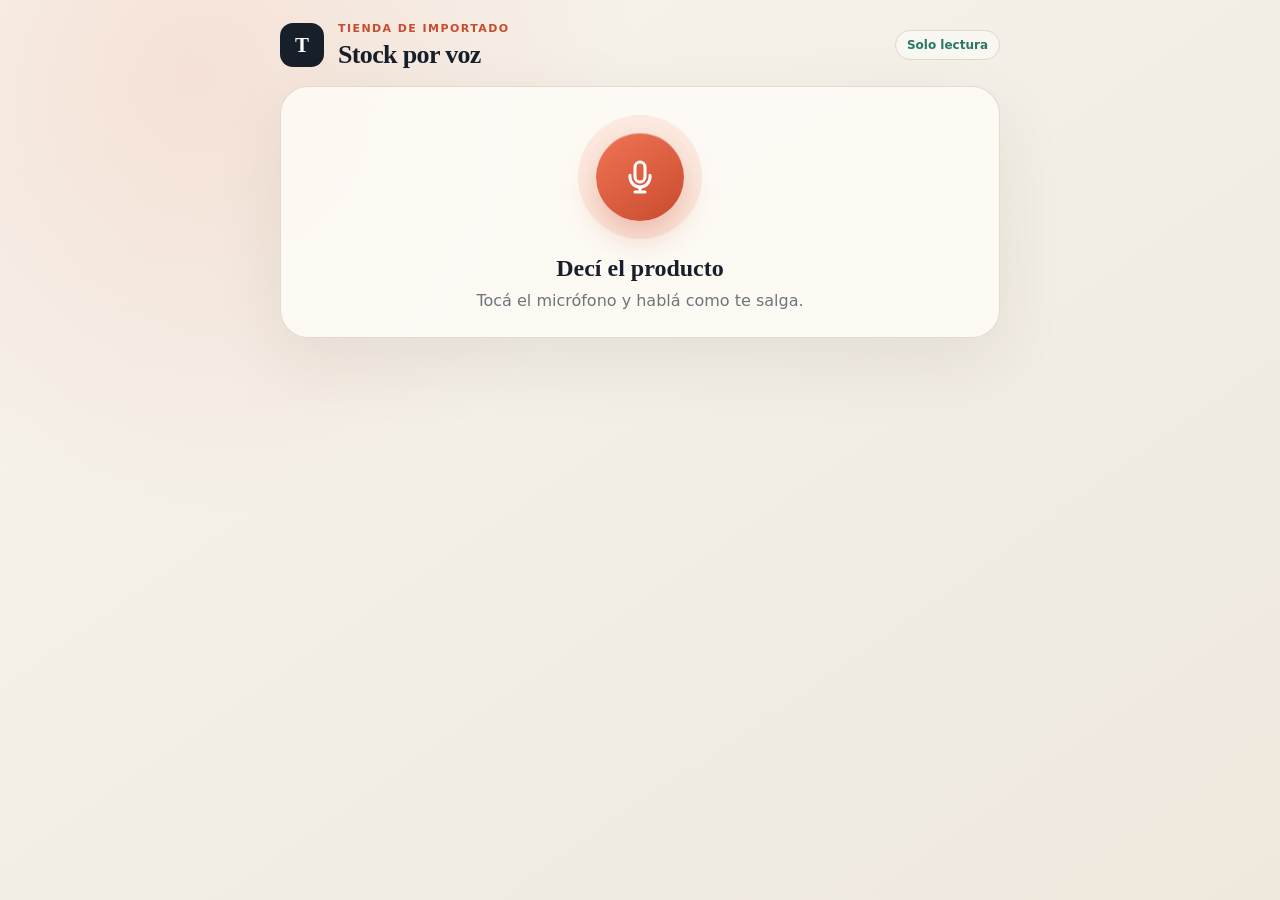
==== index.html @ 8f2d25c8 "Crear interfaz móvil de reconocimiento por voz" ====
<!doctype html>
<html lang="es-AR">
  <head>
    <meta charset="utf-8" />
    <meta name="viewport" content="width=device-width, initial-scale=1" />
    <meta name="theme-color" content="#17202a" />
    <meta name="api-base" content="https://tienda-importado-api.onrender.com" />
    <title>Stock por voz</title>
    <link rel="stylesheet" href="styles.css" />
  </head>
  <body>
    <main class="shell">
      <header class="brand">
        <span class="brand-mark" aria-hidden="true">T</span>
        <div>
          <p class="eyebrow">TIENDA DE IMPORTADO</p>
          <h1>Stock por voz</h1>
        </div>
        <span class="read-only">Solo lectura</span>
      </header>

      <section class="voice-panel" aria-labelledby="voice-title">
        <div class="halo" id="halo">
          <button id="micButton" class="mic-button" type="button" aria-label="Empezar a hablar">
            <svg viewBox="0 0 24 24" aria-hidden="true">
              <path d="M12 15a3 3 0 0 0 3-3V6a3 3 0 1 0-6 0v6a3 3 0 0 0 3 3Z" />
              <path d="M18 11v1a6 6 0 0 1-12 0v-1M12 18v3M9 21h6" />
            </svg>
          </button>
        </div>
        <h2 id="voice-title">Decí el producto</h2>
        <p id="statusText" class="status" aria-live="polite">
          Tocá el micrófono y hablá como te salga.
        </p>
      </section>

      <section id="candidates" class="candidates-card" hidden aria-live="polite">
        <div class="candidates-heading">
          <div>
            <p class="eyebrow">ENCONTRÉ VARIAS OPCIONES</p>
            <h2 id="candidatesTitle">Decime cuál es</h2>
          </div>
          <span id="candidateCount" class="candidate-count">0</span>
        </div>
        <p id="candidatesHint" class="candidates-hint">Te sigo escuchando.</p>
        <p id="candidateQuantity" class="recognized-quantity" hidden></p>
        <div id="candidateList" class="candidate-list"></div>
        <button id="newSearchButton" class="new-search" type="button">Empezar otra búsqueda</button>
      </section>

      <section id="result" class="result-card" hidden aria-live="polite">
        <div class="result-heading">
          <div>
            <p class="eyebrow" id="resultEyebrow">PRODUCTO RECONOCIDO</p>
            <h2 id="productName">—</h2>
          </div>
          <span class="check" id="resultCheck" aria-hidden="true">✓</span>
        </div>
        <dl class="product-grid">
          <div><dt>Marca</dt><dd id="brandValue">—</dd></div>
          <div><dt>Modelo</dt><dd id="modelValue">—</dd></div>
          <div><dt>Cantidad reconocida</dt><dd id="quantityValue">—</dd></div>
          <div><dt>Stock actual</dt><dd id="stockValue">—</dd></div>
          <div><dt>Precio</dt><dd id="priceValue">—</dd></div>
        </dl>
        <p id="heardText" class="heard"></p>
        <p class="safe-note">Prueba visual: el stock no fue modificado.</p>
      </section>

      <section id="emptyResult" class="empty-card" hidden aria-live="polite">
        <span aria-hidden="true">?</span>
        <div>
          <h2>No encontré un producto seguro</h2>
          <p id="emptyText">Probá describirlo de otra manera.</p>
        </div>
      </section>
    </main>
    <script src="app.js" defer></script>
  </body>
</html>
---- styles.css ----
:root {
  color-scheme: light;
  --ink: #17202a;
  --muted: #6e747c;
  --paper: #f5f1e9;
  --card: #fffdf8;
  --accent: #e86545;
  --accent-dark: #c94b2e;
  --green: #287864;
  --line: #ded8cd;
}

* { box-sizing: border-box; }
[hidden] { display: none !important; }

body {
  margin: 0;
  min-height: 100vh;
  color: var(--ink);
  background:
    radial-gradient(circle at 15% 8%, rgba(232, 101, 69, .13), transparent 28rem),
    linear-gradient(145deg, #f8f5ee 0%, #eee8dd 100%);
  font-family: Inter, ui-sans-serif, system-ui, -apple-system, BlinkMacSystemFont, "Segoe UI", sans-serif;
}

button { font: inherit; }

.shell {
  width: min(720px, calc(100% - 32px));
  margin: 0 auto;
  padding: 22px 0 38px;
}

.brand {
  display: flex;
  align-items: center;
  gap: 14px;
  margin-bottom: 18px;
}

.brand-mark {
  display: grid;
  place-items: center;
  width: 44px;
  height: 44px;
  border-radius: 13px;
  color: white;
  background: var(--ink);
  font: 700 21px/1 Georgia, serif;
}

.brand h1, .brand p, .result-card h2, .result-card p, .empty-card h2, .empty-card p { margin: 0; }
.brand h1 { font: 600 26px/1.05 Georgia, serif; letter-spacing: -.025em; }
.eyebrow { margin-bottom: 6px !important; color: var(--accent-dark); font-size: 11px; font-weight: 800; letter-spacing: .13em; }
.read-only { margin-left: auto; padding: 7px 11px; border: 1px solid var(--line); border-radius: 99px; color: var(--green); background: rgba(255,255,255,.46); font-size: 12px; font-weight: 750; }

.voice-panel {
  display: flex;
  flex-direction: column;
  align-items: center;
  padding: 28px 22px 24px;
  border: 1px solid rgba(222, 216, 205, .88);
  border-radius: 28px;
  background: rgba(255, 253, 248, .8);
  box-shadow: 0 24px 70px rgba(49, 40, 28, .08);
  backdrop-filter: blur(8px);
}

.halo {
  display: grid;
  place-items: center;
  width: 124px;
  height: 124px;
  margin-bottom: 16px;
  border-radius: 50%;
  background: rgba(232, 101, 69, .11);
  transition: .2s ease;
}

.mic-button {
  display: grid;
  place-items: center;
  width: 88px;
  height: 88px;
  border: 0;
  border-radius: 50%;
  color: white;
  background: linear-gradient(145deg, #ef7455, var(--accent-dark));
  box-shadow: 0 15px 32px rgba(201, 75, 46, .3), inset 0 1px rgba(255,255,255,.35);
  cursor: pointer;
  transition: transform .18s ease, box-shadow .18s ease;
}

.mic-button:hover { transform: translateY(-2px); box-shadow: 0 18px 37px rgba(201, 75, 46, .36); }
.mic-button:focus-visible { outline: 4px solid rgba(23, 32, 42, .25); outline-offset: 5px; }
.mic-button:disabled { cursor: wait; opacity: .72; }
.mic-button svg { width: 40px; fill: none; stroke: currentColor; stroke-linecap: round; stroke-linejoin: round; stroke-width: 1.8; }

.halo.listening { animation: pulse 1.25s infinite ease-out; background: rgba(232, 101, 69, .2); }
.halo.listening .mic-button { transform: scale(.94); }
.halo.processing .mic-button svg { animation: breathe 1s infinite alternate; }

@keyframes pulse {
  0% { box-shadow: 0 0 0 0 rgba(232, 101, 69, .32); }
  100% { box-shadow: 0 0 0 28px rgba(232, 101, 69, 0); }
}
@keyframes breathe { to { opacity: .35; transform: scale(.86); } }

.voice-panel h2 { margin: 0 0 6px; font: 600 24px/1.15 Georgia, serif; }
.status { margin: 0; color: var(--muted); text-align: center; line-height: 1.5; }

.result-card, .empty-card, .candidates-card {
  margin-top: 12px;
  padding: 20px;
  border: 1px solid var(--line);
  border-radius: 22px;
  background: var(--card);
  box-shadow: 0 14px 38px rgba(49, 40, 28, .07);
  animation: enter .3s ease-out both;
}

@keyframes enter { from { opacity: 0; transform: translateY(9px); } }
.result-heading { display: flex; justify-content: space-between; gap: 20px; align-items: flex-start; }
.result-heading h2 { font: 600 25px/1.2 Georgia, serif; }
.check { display: grid; flex: 0 0 auto; place-items: center; width: 34px; height: 34px; border-radius: 50%; color: white; background: var(--green); font-weight: 800; }
.product-grid { display: grid; grid-template-columns: 1fr 1fr; gap: 1px; margin: 24px 0 0; overflow: hidden; border: 1px solid var(--line); border-radius: 15px; background: var(--line); }
.product-grid div { min-width: 0; padding: 17px; background: #fbf8f1; }
.product-grid dt { color: var(--muted); font-size: 12px; }
.product-grid dd { margin: 5px 0 0; overflow-wrap: anywhere; font-weight: 760; }
.heard { margin-top: 18px !important; color: var(--muted); font-size: 13px; }
.safe-note { margin-top: 9px !important; color: var(--green); font-size: 12px; font-weight: 700; }
.empty-card { display: flex; gap: 15px; align-items: center; }
.empty-card > span { display: grid; flex: 0 0 auto; place-items: center; width: 40px; height: 40px; border-radius: 50%; color: #8a671d; background: #f3dfaa; font-weight: 800; }
.empty-card h2 { margin-bottom: 4px; font: 600 20px/1.2 Georgia, serif; }
.empty-card p { color: var(--muted); font-size: 14px; }

.candidates-heading { display: flex; align-items: flex-start; justify-content: space-between; gap: 18px; }
.candidates-heading h2 { margin: 0; font: 600 24px/1.2 Georgia, serif; }
.candidate-count { display: grid; flex: 0 0 auto; place-items: center; min-width: 36px; height: 36px; padding: 0 10px; border-radius: 99px; color: white; background: var(--accent); font-weight: 800; }
.candidates-hint { margin: 10px 0 18px; color: var(--muted); line-height: 1.45; }
.candidate-list { display: grid; gap: 9px; }
.candidate-option { display: grid; grid-template-columns: minmax(0, 1fr) auto; gap: 8px 16px; width: 100%; padding: 15px 16px; border: 1px solid var(--line); border-radius: 14px; color: var(--ink); background: #fbf8f1; text-align: left; cursor: pointer; transition: border-color .15s ease, transform .15s ease, background .15s ease; }
.candidate-option:hover { transform: translateY(-1px); border-color: #c8a99e; background: #fffaf2; }
.candidate-option:focus-visible { outline: 3px solid rgba(232, 101, 69, .25); outline-offset: 2px; }
.candidate-name { overflow-wrap: anywhere; font-weight: 760; }
.candidate-meta { grid-column: 1; color: var(--muted); font-size: 12px; }
.candidate-price { grid-column: 2; grid-row: 1 / span 2; align-self: center; white-space: nowrap; color: var(--green); font-weight: 780; }
.new-search { margin-top: 16px; padding: 9px 0; border: 0; color: var(--accent-dark); background: transparent; cursor: pointer; font-weight: 750; }
.recognized-quantity { margin: -8px 0 14px; color: var(--green); font-size: 13px; font-weight: 800; }

@media (max-width: 520px) {
  .shell { width: min(100% - 18px, 720px); padding: 10px 0 20px; }
  .brand { margin-bottom: 10px; }
  .brand h1 { font-size: 22px; }
  .brand .eyebrow { display: none; }
  .read-only { padding: 6px 8px; font-size: 11px; }
  .voice-panel { padding: 18px 14px 16px; border-radius: 20px; }
  .halo { width: 104px; height: 104px; margin-bottom: 10px; }
  .mic-button { width: 74px; height: 74px; }
  .mic-button svg { width: 32px; }
  .voice-panel h2 { font-size: 21px; }
  .status { font-size: 13px; }
  .result-card, .empty-card, .candidates-card { padding: 16px; }
  .product-grid { margin-top: 14px; }
  .product-grid div { padding: 12px; }
  .product-grid { grid-template-columns: 1fr; }
  .candidate-option { grid-template-columns: 1fr; }
  .candidate-price { grid-column: 1; grid-row: auto; }
}

@media (prefers-reduced-motion: reduce) {
  *, *::before, *::after { animation-duration: .01ms !important; animation-iteration-count: 1 !important; transition-duration: .01ms !important; }
}
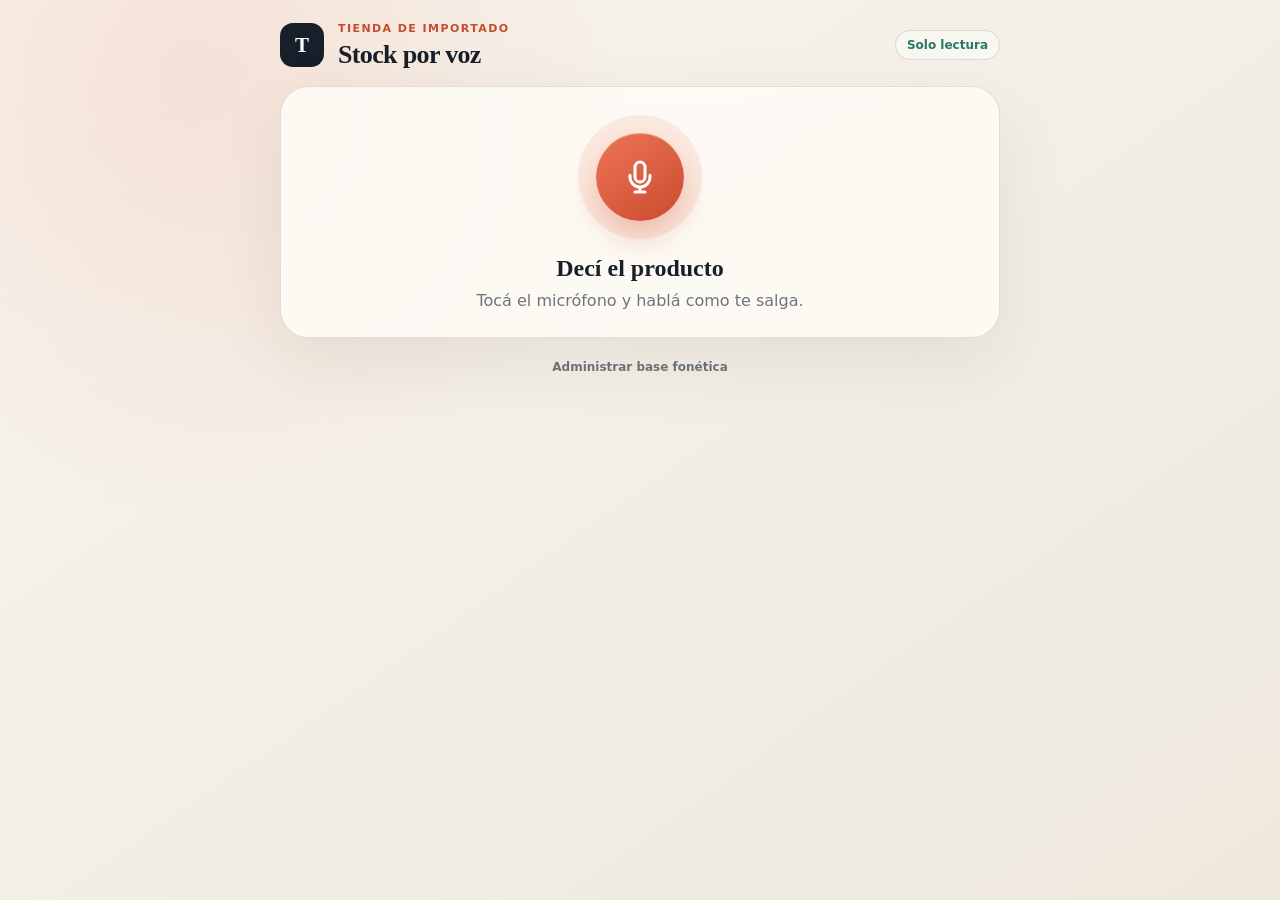
==== commit 43e0f4cf: "Agregar administracion de fonetica por Excel" ====
--- a/index.html
+++ b/index.html
@@ -74,8 +74,10 @@
           <p id="emptyText">Probá describirlo de otra manera.</p>
         </div>
       </section>
+      <footer class="app-footer">
+        <a href="fonetica.html">Administrar base fonética</a>
+      </footer>
     </main>
     <script src="app.js" defer></script>
   </body>
 </html>
-
--- a/styles.css
+++ b/styles.css
@@ -24,6 +24,7 @@
 }
 
 button { font: inherit; }
+a { color: inherit; }
 
 .shell {
   width: min(720px, calc(100% - 32px));
@@ -147,6 +148,23 @@
 .candidate-price { grid-column: 2; grid-row: 1 / span 2; align-self: center; white-space: nowrap; color: var(--green); font-weight: 780; }
 .new-search { margin-top: 16px; padding: 9px 0; border: 0; color: var(--accent-dark); background: transparent; cursor: pointer; font-weight: 750; }
 .recognized-quantity { margin: -8px 0 14px; color: var(--green); font-size: 13px; font-weight: 800; }
+.app-footer { padding: 18px 0 0; text-align: center; }
+.app-footer a, .back-link { color: var(--muted); font-size: 12px; font-weight: 700; text-decoration: none; }
+.app-footer a:hover, .back-link:hover { color: var(--accent-dark); }
+.back-link { margin-left: auto; }
+.phonetic-shell { max-width: 620px; }
+.phonetic-card { margin-top: 14px; padding: 22px; border: 1px solid var(--line); border-radius: 20px; background: var(--card); box-shadow: 0 14px 38px rgba(49, 40, 28, .07); }
+.phonetic-card h2 { margin: 0 0 8px; font: 600 23px/1.2 Georgia, serif; }
+.phonetic-card > p:not(.eyebrow):not(.upload-status) { margin: 0 0 18px; color: var(--muted); line-height: 1.5; }
+.primary-action { display: inline-flex; justify-content: center; width: 100%; padding: 12px 16px; border: 0; border-radius: 12px; color: white; background: var(--accent-dark); cursor: pointer; font-weight: 800; text-decoration: none; }
+.primary-action:disabled { opacity: .6; cursor: wait; }
+.field-label { display: block; margin: 14px 0 6px; color: var(--muted); font-size: 12px; font-weight: 750; }
+.text-field { width: 100%; padding: 12px; border: 1px solid var(--line); border-radius: 11px; color: var(--ink); background: white; font: inherit; }
+.file-field { display: block; margin: 12px 0; padding: 14px; border: 1px dashed #c8a99e; border-radius: 12px; color: var(--accent-dark); background: #fffaf2; cursor: pointer; font-weight: 750; text-align: center; }
+.file-field input { display: block; width: 100%; margin-top: 9px; color: var(--muted); font-size: 12px; }
+.upload-status { min-height: 20px; margin: 12px 0 0; color: var(--muted); font-size: 13px; }
+.upload-status[data-state="ok"] { color: var(--green); font-weight: 750; }
+.upload-status[data-state="error"] { color: var(--accent-dark); font-weight: 750; }
 
 @media (max-width: 520px) {
   .shell { width: min(100% - 18px, 720px); padding: 10px 0 20px; }
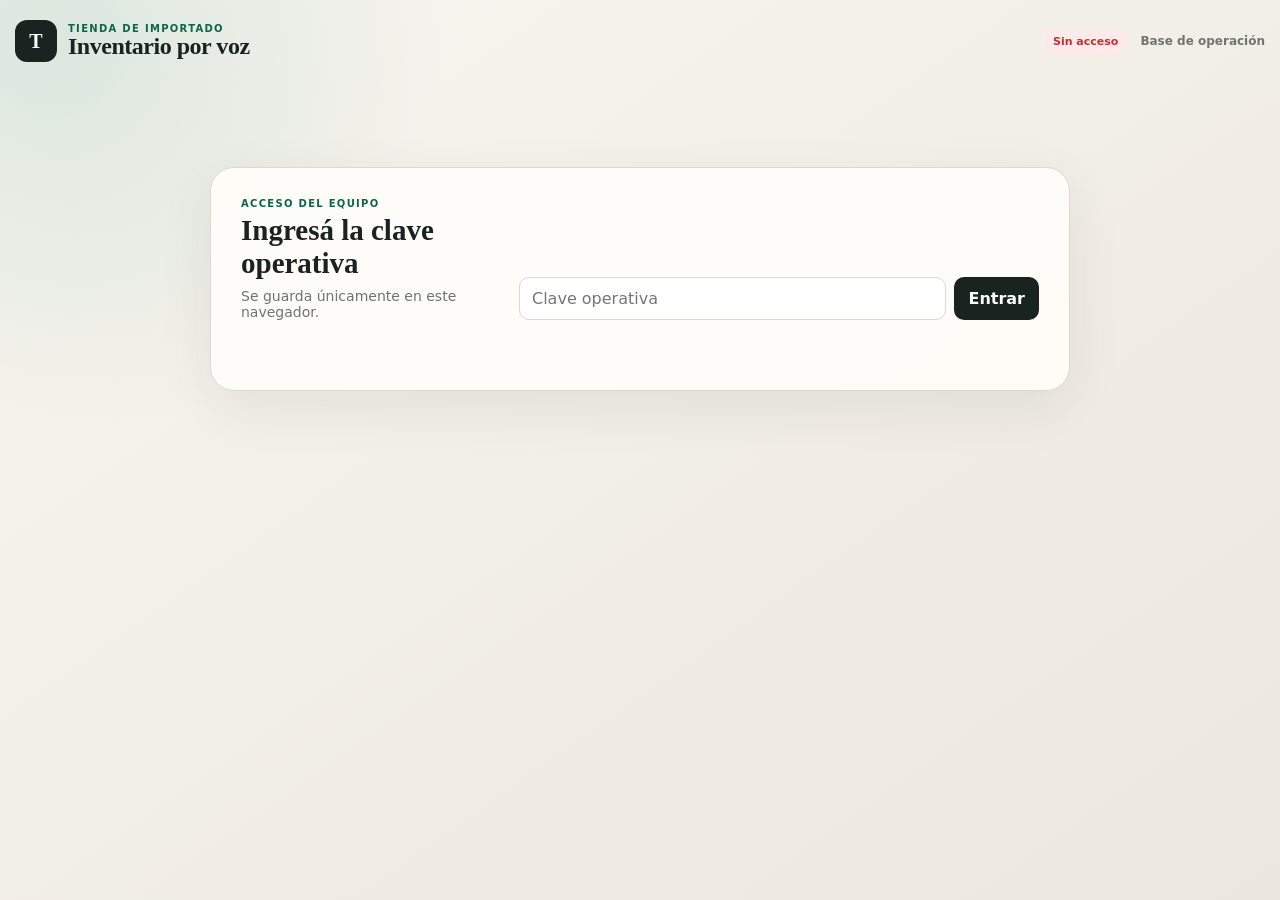
==== commit 38a24d94: "Agregar escritorio y flujo productivo de stock" ====
--- a/index.html
+++ b/index.html
@@ -3,80 +3,138 @@
   <head>
     <meta charset="utf-8" />
     <meta name="viewport" content="width=device-width, initial-scale=1" />
-    <meta name="theme-color" content="#17202a" />
+    <meta name="theme-color" content="#19231f" />
     <meta name="api-base" content="https://tienda-importado-api.onrender.com" />
-    <title>Stock por voz</title>
+    <title>Inventario por voz · Tienda de Importado</title>
     <link rel="stylesheet" href="styles.css" />
   </head>
   <body>
-    <main class="shell">
-      <header class="brand">
-        <span class="brand-mark" aria-hidden="true">T</span>
-        <div>
-          <p class="eyebrow">TIENDA DE IMPORTADO</p>
-          <h1>Stock por voz</h1>
+    <main class="app-shell">
+      <header class="topbar">
+        <a class="brand" href="index.html" aria-label="Inicio">
+          <span class="brand-mark" aria-hidden="true">T</span>
+          <span>
+            <small>TIENDA DE IMPORTADO</small>
+            <strong>Inventario por voz</strong>
+          </span>
+        </a>
+        <div class="top-actions">
+          <span id="accessBadge" class="access-badge" data-state="locked">Sin acceso</span>
+          <a class="plain-link" href="fonetica.html">Base de operación</a>
         </div>
-        <span class="read-only">Solo lectura</span>
       </header>
 
-      <section class="voice-panel" aria-labelledby="voice-title">
-        <div class="halo" id="halo">
-          <button id="micButton" class="mic-button" type="button" aria-label="Empezar a hablar">
-            <svg viewBox="0 0 24 24" aria-hidden="true">
-              <path d="M12 15a3 3 0 0 0 3-3V6a3 3 0 1 0-6 0v6a3 3 0 0 0 3 3Z" />
-              <path d="M18 11v1a6 6 0 0 1-12 0v-1M12 18v3M9 21h6" />
-            </svg>
-          </button>
+      <section id="accessPanel" class="access-panel" aria-labelledby="accessTitle">
+        <div>
+          <p class="eyebrow">ACCESO DEL EQUIPO</p>
+          <h1 id="accessTitle">Ingresá la clave operativa</h1>
+          <p>Se guarda únicamente en este navegador.</p>
         </div>
-        <h2 id="voice-title">Decí el producto</h2>
-        <p id="statusText" class="status" aria-live="polite">
-          Tocá el micrófono y hablá como te salga.
-        </p>
+        <div class="access-controls">
+          <label class="sr-only" for="operatorToken">Clave operativa</label>
+          <input id="operatorToken" type="password" autocomplete="current-password" placeholder="Clave operativa" />
+          <button id="saveAccess" class="button button-dark" type="button">Entrar</button>
+        </div>
+        <p id="accessStatus" class="inline-status" aria-live="polite"></p>
       </section>
 
-      <section id="candidates" class="candidates-card" hidden aria-live="polite">
-        <div class="candidates-heading">
-          <div>
-            <p class="eyebrow">ENCONTRÉ VARIAS OPCIONES</p>
-            <h2 id="candidatesTitle">Decime cuál es</h2>
+      <section id="workspace" class="workspace" hidden>
+        <section class="card voice-card" aria-labelledby="voiceTitle">
+          <div class="card-heading">
+            <div>
+              <p class="eyebrow">CONTROL POR VOZ</p>
+              <h2 id="voiceTitle">Decime qué hacemos</h2>
+            </div>
+            <span id="voiceState" class="state-dot">Listo</span>
           </div>
-          <span id="candidateCount" class="candidate-count">0</span>
+
+          <div id="halo" class="halo">
+            <button id="micButton" class="mic-button" type="button" aria-label="Empezar a hablar">
+              <svg viewBox="0 0 24 24" aria-hidden="true">
+                <path d="M12 15a3 3 0 0 0 3-3V6a3 3 0 1 0-6 0v6a3 3 0 0 0 3 3Z" />
+                <path d="M18 11v1a6 6 0 0 1-12 0v-1M12 18v3M9 21h6" />
+              </svg>
+            </button>
+          </div>
+          <p id="statusText" class="status" aria-live="polite">Tocá el micrófono y hablá como te salga.</p>
+          <button id="newSearchButton" class="button button-quiet" type="button">Nueva operación</button>
+        </section>
+
+        <div class="center-stack">
+          <section id="operation" class="card operation-card" aria-live="polite">
+            <div id="operationEmpty" class="empty-state">
+              <span aria-hidden="true">→</span>
+              <div>
+                <p class="eyebrow">OPERACIÓN ACTUAL</p>
+                <h2>Esperando indicaciones</h2>
+                <p>Podés decir todo junto o completar producto, cantidad y acción de a partes.</p>
+              </div>
+            </div>
+
+            <div id="operationContent" hidden>
+              <div class="card-heading operation-heading">
+                <div>
+                  <p id="operationEyebrow" class="eyebrow">OPERACIÓN ACTUAL</p>
+                  <h2 id="productName">—</h2>
+                </div>
+                <span id="operationSign" class="operation-sign">…</span>
+              </div>
+              <div class="operation-grid">
+                <div><span>Acción</span><strong id="actionValue">—</strong></div>
+                <div><span>Cantidad</span><strong id="quantityValue">—</strong></div>
+                <div><span>Stock actual</span><strong id="stockValue">—</strong></div>
+                <div><span>Stock resultante</span><strong id="projectedValue">—</strong></div>
+                <div class="wide"><span>Precio</span><strong id="priceValue">—</strong></div>
+              </div>
+              <p id="confirmationCue" class="confirmation-cue" hidden>Decí <strong>“confirmo”</strong> para guardar el movimiento.</p>
+              <p id="heardText" class="heard"></p>
+            </div>
+          </section>
+
+          <section id="candidates" class="card candidates-card" hidden aria-live="polite">
+            <div class="card-heading">
+              <div>
+                <p class="eyebrow">ENCONTRÉ VARIAS OPCIONES</p>
+                <h2 id="candidatesTitle">Decime cuál es</h2>
+              </div>
+              <span id="candidateCount" class="count-badge">0</span>
+            </div>
+            <p id="candidatesHint" class="section-hint">Te sigo escuchando.</p>
+            <div id="candidateList" class="line-list"></div>
+          </section>
+
+          <section id="stockResults" class="card stock-card" hidden aria-live="polite">
+            <div class="card-heading">
+              <div>
+                <p class="eyebrow">CONSULTA DE STOCK</p>
+                <h2 id="stockResultsTitle">Stock</h2>
+              </div>
+              <span id="stockResultsCount" class="count-badge">0</span>
+            </div>
+            <div id="stockResultsList" class="line-list stock-list"></div>
+          </section>
+
+          <section id="errorCard" class="card error-card" hidden aria-live="polite">
+            <span aria-hidden="true">!</span>
+            <div>
+              <h2>No pude cerrar la solicitud</h2>
+              <p id="errorText">Probá decirlo de otra manera.</p>
+            </div>
+          </section>
         </div>
-        <p id="candidatesHint" class="candidates-hint">Te sigo escuchando.</p>
-        <p id="candidateQuantity" class="recognized-quantity" hidden></p>
-        <div id="candidateList" class="candidate-list"></div>
-        <button id="newSearchButton" class="new-search" type="button">Empezar otra búsqueda</button>
+
+        <section class="card movements-card" aria-labelledby="movementsTitle">
+          <div class="card-heading">
+            <div>
+              <p class="eyebrow">ÚLTIMOS 10</p>
+              <h2 id="movementsTitle">Movimientos de stock</h2>
+            </div>
+          </div>
+          <div id="movementList" class="movement-list">
+            <p class="muted-line">Todavía no hay movimientos.</p>
+          </div>
+        </section>
       </section>
-
-      <section id="result" class="result-card" hidden aria-live="polite">
-        <div class="result-heading">
-          <div>
-            <p class="eyebrow" id="resultEyebrow">PRODUCTO RECONOCIDO</p>
-            <h2 id="productName">—</h2>
-          </div>
-          <span class="check" id="resultCheck" aria-hidden="true">✓</span>
-        </div>
-        <dl class="product-grid">
-          <div><dt>Marca</dt><dd id="brandValue">—</dd></div>
-          <div><dt>Modelo</dt><dd id="modelValue">—</dd></div>
-          <div><dt>Cantidad reconocida</dt><dd id="quantityValue">—</dd></div>
-          <div><dt>Stock actual</dt><dd id="stockValue">—</dd></div>
-          <div><dt>Precio</dt><dd id="priceValue">—</dd></div>
-        </dl>
-        <p id="heardText" class="heard"></p>
-        <p class="safe-note">Prueba visual: el stock no fue modificado.</p>
-      </section>
-
-      <section id="emptyResult" class="empty-card" hidden aria-live="polite">
-        <span aria-hidden="true">?</span>
-        <div>
-          <h2>No encontré un producto seguro</h2>
-          <p id="emptyText">Probá describirlo de otra manera.</p>
-        </div>
-      </section>
-      <footer class="app-footer">
-        <a href="fonetica.html">Administrar base fonética</a>
-      </footer>
     </main>
     <script src="app.js" defer></script>
   </body>
--- a/styles.css
+++ b/styles.css
@@ -1,189 +1,209 @@
 :root {
   color-scheme: light;
-  --ink: #17202a;
-  --muted: #6e747c;
-  --paper: #f5f1e9;
-  --card: #fffdf8;
-  --accent: #e86545;
-  --accent-dark: #c94b2e;
-  --green: #287864;
-  --line: #ded8cd;
+  --ink: #19231f;
+  --muted: #6d756f;
+  --paper: #f2efe8;
+  --card: #fffdf9;
+  --cream: #f8f5ee;
+  --green: #16805b;
+  --green-dark: #0d6747;
+  --green-soft: #e4f3ec;
+  --red: #c62f2f;
+  --red-soft: #fdeaea;
+  --amber: #a96d13;
+  --amber-soft: #fff3d8;
+  --line: #ded9cf;
+  --shadow: 0 18px 55px rgba(39, 42, 36, .08);
 }
 
 * { box-sizing: border-box; }
 [hidden] { display: none !important; }
-
+html, body { min-height: 100%; }
 body {
   margin: 0;
-  min-height: 100vh;
   color: var(--ink);
   background:
-    radial-gradient(circle at 15% 8%, rgba(232, 101, 69, .13), transparent 28rem),
-    linear-gradient(145deg, #f8f5ee 0%, #eee8dd 100%);
+    radial-gradient(circle at 4% 4%, rgba(22, 128, 91, .12), transparent 25rem),
+    linear-gradient(145deg, #f8f6f1, #ece7de);
   font-family: Inter, ui-sans-serif, system-ui, -apple-system, BlinkMacSystemFont, "Segoe UI", sans-serif;
 }
-
-button { font: inherit; }
+button, input { font: inherit; }
+button, a { -webkit-tap-highlight-color: transparent; }
 a { color: inherit; }
-
-.shell {
-  width: min(720px, calc(100% - 32px));
+.sr-only { position: absolute; width: 1px; height: 1px; padding: 0; margin: -1px; overflow: hidden; clip: rect(0, 0, 0, 0); white-space: nowrap; border: 0; }
+
+.app-shell {
+  width: min(1480px, calc(100% - 30px));
+  min-height: 100vh;
   margin: 0 auto;
-  padding: 22px 0 38px;
-}
-
-.brand {
-  display: flex;
-  align-items: center;
-  gap: 14px;
-  margin-bottom: 18px;
-}
-
-.brand-mark {
+  padding: 14px 0 18px;
+}
+.topbar { display: flex; align-items: center; justify-content: space-between; gap: 18px; min-height: 54px; margin-bottom: 12px; }
+.brand { display: flex; align-items: center; gap: 11px; text-decoration: none; }
+.brand-mark { display: grid; place-items: center; width: 42px; height: 42px; border-radius: 12px; color: white; background: var(--ink); font: 700 20px/1 Georgia, serif; }
+.brand span:last-child { display: grid; }
+.brand small { color: var(--green-dark); font-size: 10px; font-weight: 850; letter-spacing: .13em; }
+.brand strong { font: 600 24px/1.08 Georgia, serif; letter-spacing: -.02em; }
+.top-actions { display: flex; align-items: center; gap: 12px; }
+.plain-link { color: var(--muted); font-size: 12px; font-weight: 800; text-decoration: none; }
+.plain-link:hover { color: var(--green-dark); }
+.access-badge { padding: 6px 10px; border-radius: 99px; font-size: 11px; font-weight: 850; }
+.access-badge[data-state="locked"] { color: var(--red); background: var(--red-soft); }
+.access-badge[data-state="ready"] { color: var(--green-dark); background: var(--green-soft); }
+
+.access-panel {
   display: grid;
-  place-items: center;
-  width: 44px;
-  height: 44px;
-  border-radius: 13px;
-  color: white;
-  background: var(--ink);
-  font: 700 21px/1 Georgia, serif;
-}
-
-.brand h1, .brand p, .result-card h2, .result-card p, .empty-card h2, .empty-card p { margin: 0; }
-.brand h1 { font: 600 26px/1.05 Georgia, serif; letter-spacing: -.025em; }
-.eyebrow { margin-bottom: 6px !important; color: var(--accent-dark); font-size: 11px; font-weight: 800; letter-spacing: .13em; }
-.read-only { margin-left: auto; padding: 7px 11px; border: 1px solid var(--line); border-radius: 99px; color: var(--green); background: rgba(255,255,255,.46); font-size: 12px; font-weight: 750; }
-
-.voice-panel {
-  display: flex;
-  flex-direction: column;
-  align-items: center;
-  padding: 28px 22px 24px;
-  border: 1px solid rgba(222, 216, 205, .88);
-  border-radius: 28px;
-  background: rgba(255, 253, 248, .8);
-  box-shadow: 0 24px 70px rgba(49, 40, 28, .08);
-  backdrop-filter: blur(8px);
-}
-
-.halo {
+  grid-template-columns: minmax(240px, 1fr) minmax(280px, 520px);
+  align-items: end;
+  gap: 22px;
+  width: min(860px, 100%);
+  margin: 11vh auto 0;
+  padding: 30px;
+  border: 1px solid var(--line);
+  border-radius: 24px;
+  background: rgba(255, 253, 249, .94);
+  box-shadow: var(--shadow);
+}
+.access-panel h1, .access-panel p { margin: 0; }
+.access-panel h1 { margin-bottom: 7px; font: 600 29px/1.15 Georgia, serif; }
+.access-panel > div > p:last-child { color: var(--muted); font-size: 14px; }
+.access-controls { display: grid; grid-template-columns: 1fr auto; gap: 8px; }
+.access-controls input, .text-field {
+  width: 100%;
+  min-width: 0;
+  padding: 11px 12px;
+  border: 1px solid var(--line);
+  border-radius: 10px;
+  color: var(--ink);
+  background: white;
+}
+.inline-status { grid-column: 1 / -1; min-height: 18px; color: var(--red); font-size: 12px; font-weight: 750; }
+
+.workspace {
   display: grid;
-  place-items: center;
-  width: 124px;
-  height: 124px;
-  margin-bottom: 16px;
-  border-radius: 50%;
-  background: rgba(232, 101, 69, .11);
-  transition: .2s ease;
-}
-
-.mic-button {
-  display: grid;
-  place-items: center;
-  width: 88px;
-  height: 88px;
-  border: 0;
-  border-radius: 50%;
-  color: white;
-  background: linear-gradient(145deg, #ef7455, var(--accent-dark));
-  box-shadow: 0 15px 32px rgba(201, 75, 46, .3), inset 0 1px rgba(255,255,255,.35);
-  cursor: pointer;
-  transition: transform .18s ease, box-shadow .18s ease;
-}
-
-.mic-button:hover { transform: translateY(-2px); box-shadow: 0 18px 37px rgba(201, 75, 46, .36); }
-.mic-button:focus-visible { outline: 4px solid rgba(23, 32, 42, .25); outline-offset: 5px; }
-.mic-button:disabled { cursor: wait; opacity: .72; }
-.mic-button svg { width: 40px; fill: none; stroke: currentColor; stroke-linecap: round; stroke-linejoin: round; stroke-width: 1.8; }
-
-.halo.listening { animation: pulse 1.25s infinite ease-out; background: rgba(232, 101, 69, .2); }
+  grid-template-columns: minmax(260px, .82fr) minmax(410px, 1.34fr) minmax(330px, 1fr);
+  gap: 12px;
+  height: calc(100vh - 98px);
+  min-height: 640px;
+}
+.card {
+  min-width: 0;
+  border: 1px solid var(--line);
+  border-radius: 19px;
+  background: rgba(255, 253, 249, .94);
+  box-shadow: var(--shadow);
+}
+.card-heading { display: flex; align-items: flex-start; justify-content: space-between; gap: 15px; }
+.card-heading h2, .card-heading p { margin: 0; }
+.card-heading h2 { font: 600 21px/1.2 Georgia, serif; }
+.eyebrow { margin: 0 0 5px !important; color: var(--green-dark); font-size: 10px; font-weight: 900; letter-spacing: .13em; }
+
+.voice-card { display: flex; flex-direction: column; align-items: center; padding: 20px; text-align: center; }
+.voice-card .card-heading { align-self: stretch; text-align: left; }
+.state-dot { padding: 5px 9px; border-radius: 99px; color: var(--green-dark); background: var(--green-soft); font-size: 10px; font-weight: 900; }
+.halo { display: grid; place-items: center; width: clamp(128px, 12vw, 174px); aspect-ratio: 1; margin: auto 0 18px; border-radius: 50%; background: rgba(22, 128, 91, .11); transition: .2s ease; }
+.mic-button { display: grid; place-items: center; width: 70%; aspect-ratio: 1; border: 0; border-radius: 50%; color: white; background: linear-gradient(145deg, #27a878, var(--green-dark)); box-shadow: 0 16px 34px rgba(13, 103, 71, .3), inset 0 1px rgba(255,255,255,.35); cursor: pointer; transition: .18s ease; }
+.mic-button:hover { transform: translateY(-2px); }
+.mic-button:disabled { opacity: .55; cursor: not-allowed; }
+.mic-button:focus-visible { outline: 4px solid rgba(22, 128, 91, .25); outline-offset: 5px; }
+.mic-button svg { width: 43%; fill: none; stroke: currentColor; stroke-linecap: round; stroke-linejoin: round; stroke-width: 1.8; }
+.halo.listening { animation: pulse 1.25s infinite ease-out; background: rgba(22, 128, 91, .2); }
 .halo.listening .mic-button { transform: scale(.94); }
 .halo.processing .mic-button svg { animation: breathe 1s infinite alternate; }
-
-@keyframes pulse {
-  0% { box-shadow: 0 0 0 0 rgba(232, 101, 69, .32); }
-  100% { box-shadow: 0 0 0 28px rgba(232, 101, 69, 0); }
-}
+@keyframes pulse { 0% { box-shadow: 0 0 0 0 rgba(22, 128, 91, .32); } 100% { box-shadow: 0 0 0 30px rgba(22, 128, 91, 0); } }
 @keyframes breathe { to { opacity: .35; transform: scale(.86); } }
-
-.voice-panel h2 { margin: 0 0 6px; font: 600 24px/1.15 Georgia, serif; }
-.status { margin: 0; color: var(--muted); text-align: center; line-height: 1.5; }
-
-.result-card, .empty-card, .candidates-card {
-  margin-top: 12px;
-  padding: 20px;
-  border: 1px solid var(--line);
-  border-radius: 22px;
-  background: var(--card);
-  box-shadow: 0 14px 38px rgba(49, 40, 28, .07);
-  animation: enter .3s ease-out both;
-}
-
-@keyframes enter { from { opacity: 0; transform: translateY(9px); } }
-.result-heading { display: flex; justify-content: space-between; gap: 20px; align-items: flex-start; }
-.result-heading h2 { font: 600 25px/1.2 Georgia, serif; }
-.check { display: grid; flex: 0 0 auto; place-items: center; width: 34px; height: 34px; border-radius: 50%; color: white; background: var(--green); font-weight: 800; }
-.product-grid { display: grid; grid-template-columns: 1fr 1fr; gap: 1px; margin: 24px 0 0; overflow: hidden; border: 1px solid var(--line); border-radius: 15px; background: var(--line); }
-.product-grid div { min-width: 0; padding: 17px; background: #fbf8f1; }
-.product-grid dt { color: var(--muted); font-size: 12px; }
-.product-grid dd { margin: 5px 0 0; overflow-wrap: anywhere; font-weight: 760; }
-.heard { margin-top: 18px !important; color: var(--muted); font-size: 13px; }
-.safe-note { margin-top: 9px !important; color: var(--green); font-size: 12px; font-weight: 700; }
-.empty-card { display: flex; gap: 15px; align-items: center; }
-.empty-card > span { display: grid; flex: 0 0 auto; place-items: center; width: 40px; height: 40px; border-radius: 50%; color: #8a671d; background: #f3dfaa; font-weight: 800; }
-.empty-card h2 { margin-bottom: 4px; font: 600 20px/1.2 Georgia, serif; }
-.empty-card p { color: var(--muted); font-size: 14px; }
-
-.candidates-heading { display: flex; align-items: flex-start; justify-content: space-between; gap: 18px; }
-.candidates-heading h2 { margin: 0; font: 600 24px/1.2 Georgia, serif; }
-.candidate-count { display: grid; flex: 0 0 auto; place-items: center; min-width: 36px; height: 36px; padding: 0 10px; border-radius: 99px; color: white; background: var(--accent); font-weight: 800; }
-.candidates-hint { margin: 10px 0 18px; color: var(--muted); line-height: 1.45; }
-.candidate-list { display: grid; gap: 9px; }
-.candidate-option { display: grid; grid-template-columns: minmax(0, 1fr) auto; gap: 8px 16px; width: 100%; padding: 15px 16px; border: 1px solid var(--line); border-radius: 14px; color: var(--ink); background: #fbf8f1; text-align: left; cursor: pointer; transition: border-color .15s ease, transform .15s ease, background .15s ease; }
-.candidate-option:hover { transform: translateY(-1px); border-color: #c8a99e; background: #fffaf2; }
-.candidate-option:focus-visible { outline: 3px solid rgba(232, 101, 69, .25); outline-offset: 2px; }
-.candidate-name { overflow-wrap: anywhere; font-weight: 760; }
-.candidate-meta { grid-column: 1; color: var(--muted); font-size: 12px; }
-.candidate-price { grid-column: 2; grid-row: 1 / span 2; align-self: center; white-space: nowrap; color: var(--green); font-weight: 780; }
-.new-search { margin-top: 16px; padding: 9px 0; border: 0; color: var(--accent-dark); background: transparent; cursor: pointer; font-weight: 750; }
-.recognized-quantity { margin: -8px 0 14px; color: var(--green); font-size: 13px; font-weight: 800; }
-.app-footer { padding: 18px 0 0; text-align: center; }
-.app-footer a, .back-link { color: var(--muted); font-size: 12px; font-weight: 700; text-decoration: none; }
-.app-footer a:hover, .back-link:hover { color: var(--accent-dark); }
-.back-link { margin-left: auto; }
-.phonetic-shell { max-width: 620px; }
-.phonetic-card { margin-top: 14px; padding: 22px; border: 1px solid var(--line); border-radius: 20px; background: var(--card); box-shadow: 0 14px 38px rgba(49, 40, 28, .07); }
-.phonetic-card h2 { margin: 0 0 8px; font: 600 23px/1.2 Georgia, serif; }
-.phonetic-card > p:not(.eyebrow):not(.upload-status) { margin: 0 0 18px; color: var(--muted); line-height: 1.5; }
-.primary-action { display: inline-flex; justify-content: center; width: 100%; padding: 12px 16px; border: 0; border-radius: 12px; color: white; background: var(--accent-dark); cursor: pointer; font-weight: 800; text-decoration: none; }
-.primary-action:disabled { opacity: .6; cursor: wait; }
-.field-label { display: block; margin: 14px 0 6px; color: var(--muted); font-size: 12px; font-weight: 750; }
-.text-field { width: 100%; padding: 12px; border: 1px solid var(--line); border-radius: 11px; color: var(--ink); background: white; font: inherit; }
-.file-field { display: block; margin: 12px 0; padding: 14px; border: 1px dashed #c8a99e; border-radius: 12px; color: var(--accent-dark); background: #fffaf2; cursor: pointer; font-weight: 750; text-align: center; }
-.file-field input { display: block; width: 100%; margin-top: 9px; color: var(--muted); font-size: 12px; }
-.upload-status { min-height: 20px; margin: 12px 0 0; color: var(--muted); font-size: 13px; }
-.upload-status[data-state="ok"] { color: var(--green); font-weight: 750; }
-.upload-status[data-state="error"] { color: var(--accent-dark); font-weight: 750; }
-
-@media (max-width: 520px) {
-  .shell { width: min(100% - 18px, 720px); padding: 10px 0 20px; }
-  .brand { margin-bottom: 10px; }
-  .brand h1 { font-size: 22px; }
-  .brand .eyebrow { display: none; }
-  .read-only { padding: 6px 8px; font-size: 11px; }
-  .voice-panel { padding: 18px 14px 16px; border-radius: 20px; }
-  .halo { width: 104px; height: 104px; margin-bottom: 10px; }
-  .mic-button { width: 74px; height: 74px; }
-  .mic-button svg { width: 32px; }
-  .voice-panel h2 { font-size: 21px; }
-  .status { font-size: 13px; }
-  .result-card, .empty-card, .candidates-card { padding: 16px; }
-  .product-grid { margin-top: 14px; }
-  .product-grid div { padding: 12px; }
-  .product-grid { grid-template-columns: 1fr; }
-  .candidate-option { grid-template-columns: 1fr; }
-  .candidate-price { grid-column: 1; grid-row: auto; }
+.status { min-height: 48px; margin: 0 0 12px; color: var(--muted); font-size: 14px; line-height: 1.45; }
+.button { padding: 10px 14px; border: 0; border-radius: 10px; cursor: pointer; font-weight: 850; }
+.button-dark { color: white; background: var(--ink); }
+.button-quiet { color: var(--green-dark); background: transparent; }
+.button:disabled { opacity: .55; cursor: wait; }
+
+.center-stack { display: grid; min-height: 0; gap: 12px; overflow: auto; align-content: start; }
+.operation-card { min-height: 310px; padding: 21px; }
+.empty-state { display: flex; align-items: center; gap: 17px; min-height: 265px; }
+.empty-state > span { display: grid; flex: 0 0 auto; place-items: center; width: 48px; height: 48px; border-radius: 50%; color: var(--green-dark); background: var(--green-soft); font-size: 23px; font-weight: 900; }
+.empty-state h2, .empty-state p { margin: 0; }
+.empty-state h2 { margin-bottom: 7px; font: 600 24px/1.2 Georgia, serif; }
+.empty-state p:last-child { max-width: 420px; color: var(--muted); font-size: 14px; line-height: 1.45; }
+.operation-heading h2 { font-size: 24px; overflow-wrap: anywhere; }
+.operation-sign { display: grid; flex: 0 0 auto; place-items: center; min-width: 42px; height: 42px; padding: 0 10px; border-radius: 99px; color: var(--amber); background: var(--amber-soft); font-weight: 950; }
+.operation-sign.add { color: var(--green-dark); background: var(--green-soft); }
+.operation-sign.remove { color: var(--red); background: var(--red-soft); }
+.operation-sign.done { color: white; background: var(--green); }
+.operation-grid { display: grid; grid-template-columns: repeat(2, minmax(0, 1fr)); gap: 1px; margin-top: 18px; overflow: hidden; border: 1px solid var(--line); border-radius: 13px; background: var(--line); }
+.operation-grid > div { min-width: 0; padding: 12px 13px; background: var(--cream); }
+.operation-grid .wide { grid-column: 1 / -1; }
+.operation-grid span { display: block; color: var(--muted); font-size: 10px; }
+.operation-grid strong { display: block; margin-top: 4px; overflow-wrap: anywhere; font-size: 14px; }
+.value-add { color: var(--green-dark); }
+.value-remove { color: var(--red); }
+.confirmation-cue { margin: 14px 0 0; padding: 10px 12px; border-radius: 10px; color: #805211; background: var(--amber-soft); font-size: 13px; }
+.heard { margin: 10px 0 0; color: var(--muted); font-size: 11px; }
+
+.candidates-card, .stock-card { padding: 18px; }
+.section-hint { margin: 8px 0 13px; color: var(--muted); font-size: 13px; }
+.count-badge { display: grid; place-items: center; min-width: 34px; height: 34px; padding: 0 9px; border-radius: 99px; color: white; background: var(--green); font-size: 12px; font-weight: 900; }
+.line-list { display: grid; gap: 0; max-height: 370px; overflow: auto; border-top: 1px solid var(--line); }
+.candidate-line, .stock-line { display: grid; grid-template-columns: minmax(0, 1fr) auto auto; gap: 12px; align-items: center; width: 100%; padding: 10px 3px; border: 0; border-bottom: 1px solid var(--line); color: var(--ink); background: transparent; text-align: left; }
+.candidate-line { cursor: pointer; }
+.candidate-line:hover { background: var(--green-soft); }
+.line-product { min-width: 0; overflow: hidden; text-overflow: ellipsis; white-space: nowrap; font-size: 13px; font-weight: 780; }
+.line-meta { color: var(--muted); font-size: 11px; white-space: nowrap; }
+.line-stock { min-width: 52px; color: var(--green-dark); font-size: 13px; font-weight: 900; text-align: right; }
+.stock-list { max-height: 430px; }
+
+.error-card { display: flex; align-items: center; gap: 13px; padding: 16px 18px; }
+.error-card > span { display: grid; flex: 0 0 auto; place-items: center; width: 38px; height: 38px; border-radius: 50%; color: var(--red); background: var(--red-soft); font-weight: 900; }
+.error-card h2, .error-card p { margin: 0; }
+.error-card h2 { margin-bottom: 3px; font: 600 18px/1.2 Georgia, serif; }
+.error-card p { color: var(--muted); font-size: 12px; }
+
+.movements-card { min-height: 0; padding: 20px; overflow: hidden; }
+.movement-list { margin-top: 13px; border-top: 1px solid var(--line); overflow: auto; }
+.movement-row { display: grid; grid-template-columns: minmax(0, 1fr) auto; gap: 4px 12px; align-items: center; min-height: 54px; padding: 8px 2px; border-bottom: 1px solid var(--line); }
+.movement-product { min-width: 0; overflow: hidden; text-overflow: ellipsis; white-space: nowrap; font-size: 12px; font-weight: 780; }
+.movement-reason { color: var(--muted); font-size: 10px; }
+.movement-delta { grid-column: 2; grid-row: 1 / span 2; font-size: 18px; font-weight: 950; text-align: right; }
+.movement-delta.add { color: var(--green); }
+.movement-delta.remove { color: var(--red); }
+.muted-line { margin: 16px 0; color: var(--muted); font-size: 12px; }
+
+.phonetic-shell { width: min(760px, calc(100% - 28px)); margin: 0 auto; padding: 18px 0 30px; }
+.phonetic-shell .topbar { margin-bottom: 14px; }
+.phonetic-card { margin-top: 12px; padding: 22px; }
+.phonetic-card h2, .phonetic-card p { margin: 0; }
+.phonetic-card h2 { margin-bottom: 7px; font: 600 23px/1.2 Georgia, serif; }
+.phonetic-card > p:last-of-type { color: var(--muted); font-size: 14px; line-height: 1.5; }
+.primary-action { display: inline-flex; justify-content: center; width: 100%; margin-top: 15px; padding: 11px 14px; border: 0; border-radius: 10px; color: white; background: var(--green-dark); cursor: pointer; font-weight: 850; text-decoration: none; }
+.field-label { display: block; margin: 14px 0 6px; color: var(--muted); font-size: 11px; font-weight: 800; }
+.file-field { display: block; margin: 12px 0; padding: 13px; border: 1px dashed #9fb9aa; border-radius: 10px; color: var(--green-dark); background: var(--green-soft); cursor: pointer; font-weight: 800; text-align: center; }
+.file-field input { display: block; width: 100%; margin-top: 8px; color: var(--muted); font-size: 11px; }
+.upload-status { min-height: 18px; margin: 10px 0 0; color: var(--muted); font-size: 12px; }
+.upload-status[data-state="ok"] { color: var(--green-dark); font-weight: 800; }
+.upload-status[data-state="error"] { color: var(--red); font-weight: 800; }
+
+@media (max-width: 1040px) {
+  .workspace { grid-template-columns: minmax(250px, .8fr) minmax(430px, 1.4fr); height: auto; }
+  .movements-card { grid-column: 1 / -1; }
+  .movement-list { display: grid; grid-template-columns: repeat(2, minmax(0, 1fr)); column-gap: 18px; }
+}
+
+@media (max-width: 720px) {
+  .app-shell { width: min(100% - 16px, 1480px); padding-top: 8px; }
+  .brand strong { font-size: 20px; }
+  .brand small { display: none; }
+  .plain-link { display: none; }
+  .access-panel { grid-template-columns: 1fr; gap: 16px; margin-top: 7vh; padding: 21px; }
+  .access-controls { grid-template-columns: 1fr; }
+  .workspace { display: flex; flex-direction: column; min-height: 0; }
+  .voice-card { min-height: 330px; }
+  .halo { width: 126px; margin: 30px 0 18px; }
+  .center-stack { overflow: visible; }
+  .operation-card { min-height: 0; }
+  .empty-state { min-height: 210px; }
+  .movement-list { display: block; }
+  .candidate-line, .stock-line { grid-template-columns: minmax(0, 1fr) auto; }
+  .line-meta { display: none; }
 }
 
 @media (prefers-reduced-motion: reduce) {
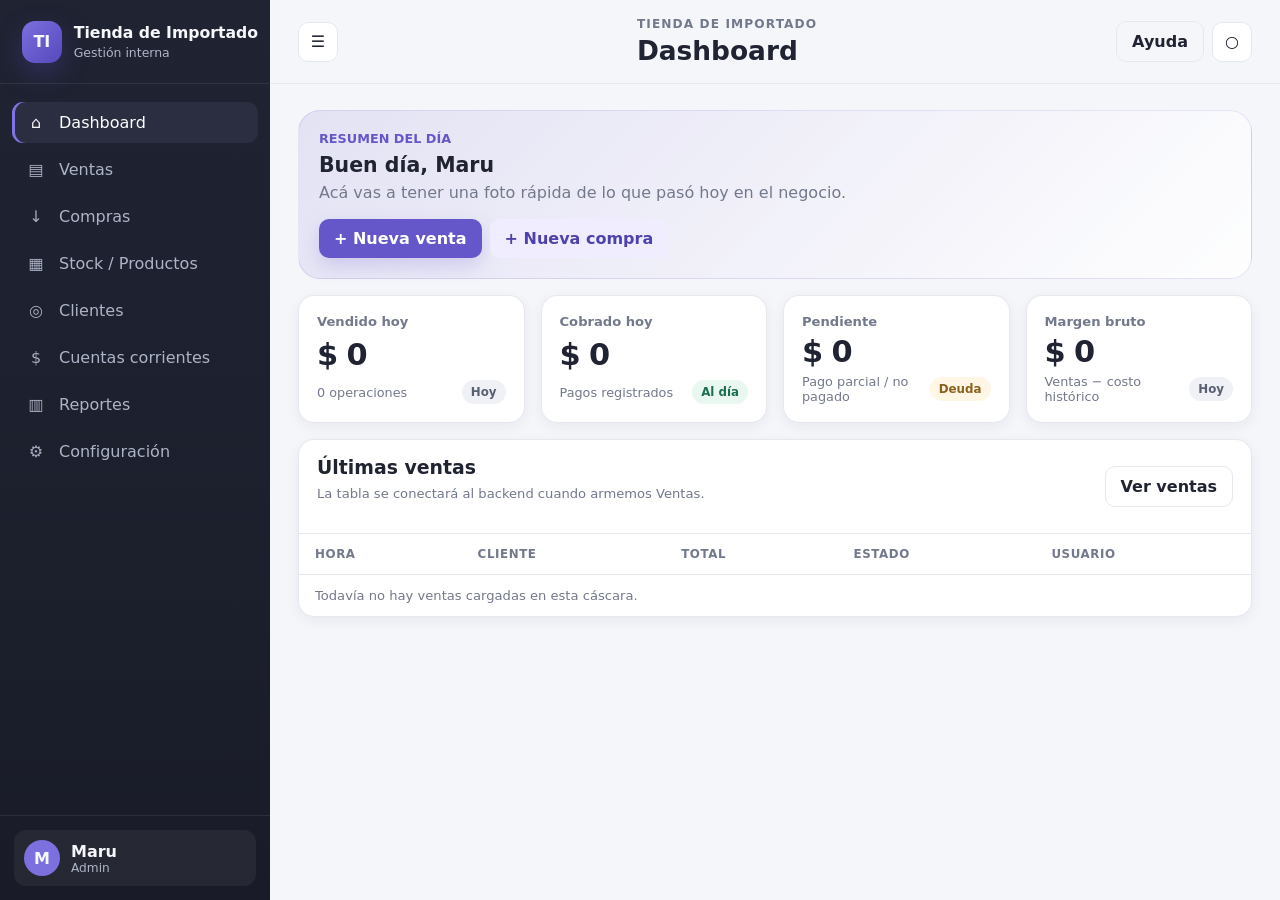
==== commit a312257b: "Add files via upload" ====
--- a/index.html
+++ b/index.html
@@ -1,141 +1,60 @@
 <!doctype html>
-<html lang="es-AR">
-  <head>
-    <meta charset="utf-8" />
-    <meta name="viewport" content="width=device-width, initial-scale=1" />
-    <meta name="theme-color" content="#19231f" />
-    <meta name="api-base" content="https://tienda-importado-api.onrender.com" />
-    <title>Inventario por voz · Tienda de Importado</title>
-    <link rel="stylesheet" href="styles.css" />
-  </head>
-  <body>
-    <main class="app-shell">
+<html lang="es">
+<head>
+  <meta charset="utf-8" />
+  <meta name="viewport" content="width=device-width, initial-scale=1" />
+  <title>Tienda de Importado</title>
+  <link rel="stylesheet" href="./css/base.css" />
+  <link rel="stylesheet" href="./css/layout.css" />
+  <link rel="stylesheet" href="./css/components.css" />
+  <link rel="stylesheet" href="./css/pages.css" />
+</head>
+<body>
+  <div class="app-shell">
+    <aside class="sidebar" id="sidebar">
+      <div class="brand-block">
+        <div class="brand-mark">TI</div>
+        <div class="brand-copy">
+          <strong>Tienda de Importado</strong>
+          <span>Gestión interna</span>
+        </div>
+      </div>
+
+      <nav class="main-nav" id="mainNav" aria-label="Navegación principal"></nav>
+
+      <div class="sidebar-footer">
+        <div class="user-mini">
+          <div class="avatar">M</div>
+          <div>
+            <strong>Maru</strong>
+            <span>Admin</span>
+          </div>
+        </div>
+      </div>
+    </aside>
+
+    <main class="main-area">
       <header class="topbar">
-        <a class="brand" href="index.html" aria-label="Inicio">
-          <span class="brand-mark" aria-hidden="true">T</span>
-          <span>
-            <small>TIENDA DE IMPORTADO</small>
-            <strong>Inventario por voz</strong>
-          </span>
-        </a>
-        <div class="top-actions">
-          <span id="accessBadge" class="access-badge" data-state="locked">Sin acceso</span>
-          <a class="plain-link" href="fonetica.html">Base de operación</a>
+        <button class="icon-button mobile-only" id="menuButton" aria-label="Abrir menú">☰</button>
+        <div>
+          <div class="eyebrow">Tienda de Importado</div>
+          <h1 id="pageTitle">Dashboard</h1>
+        </div>
+        <div class="topbar-actions">
+          <button class="button button-ghost" type="button">Ayuda</button>
+          <button class="icon-button" type="button" aria-label="Notificaciones">○</button>
         </div>
       </header>
 
-      <section id="accessPanel" class="access-panel" aria-labelledby="accessTitle">
-        <div>
-          <p class="eyebrow">ACCESO DEL EQUIPO</p>
-          <h1 id="accessTitle">Ingresá la clave operativa</h1>
-          <p>Se guarda únicamente en este navegador.</p>
-        </div>
-        <div class="access-controls">
-          <label class="sr-only" for="operatorToken">Clave operativa</label>
-          <input id="operatorToken" type="password" autocomplete="current-password" placeholder="Clave operativa" />
-          <button id="saveAccess" class="button button-dark" type="button">Entrar</button>
-        </div>
-        <p id="accessStatus" class="inline-status" aria-live="polite"></p>
-      </section>
-
-      <section id="workspace" class="workspace" hidden>
-        <section class="card voice-card" aria-labelledby="voiceTitle">
-          <div class="card-heading">
-            <div>
-              <p class="eyebrow">CONTROL POR VOZ</p>
-              <h2 id="voiceTitle">Decime qué hacemos</h2>
-            </div>
-            <span id="voiceState" class="state-dot">Listo</span>
-          </div>
-
-          <div id="halo" class="halo">
-            <button id="micButton" class="mic-button" type="button" aria-label="Empezar a hablar">
-              <svg viewBox="0 0 24 24" aria-hidden="true">
-                <path d="M12 15a3 3 0 0 0 3-3V6a3 3 0 1 0-6 0v6a3 3 0 0 0 3 3Z" />
-                <path d="M18 11v1a6 6 0 0 1-12 0v-1M12 18v3M9 21h6" />
-              </svg>
-            </button>
-          </div>
-          <p id="statusText" class="status" aria-live="polite">Tocá el micrófono y hablá como te salga.</p>
-          <button id="newSearchButton" class="button button-quiet" type="button">Nueva operación</button>
-        </section>
-
-        <div class="center-stack">
-          <section id="operation" class="card operation-card" aria-live="polite">
-            <div id="operationEmpty" class="empty-state">
-              <span aria-hidden="true">→</span>
-              <div>
-                <p class="eyebrow">OPERACIÓN ACTUAL</p>
-                <h2>Esperando indicaciones</h2>
-                <p>Podés decir todo junto o completar producto, cantidad y acción de a partes.</p>
-              </div>
-            </div>
-
-            <div id="operationContent" hidden>
-              <div class="card-heading operation-heading">
-                <div>
-                  <p id="operationEyebrow" class="eyebrow">OPERACIÓN ACTUAL</p>
-                  <h2 id="productName">—</h2>
-                </div>
-                <span id="operationSign" class="operation-sign">…</span>
-              </div>
-              <div class="operation-grid">
-                <div><span>Acción</span><strong id="actionValue">—</strong></div>
-                <div><span>Cantidad</span><strong id="quantityValue">—</strong></div>
-                <div><span>Stock actual</span><strong id="stockValue">—</strong></div>
-                <div><span>Stock resultante</span><strong id="projectedValue">—</strong></div>
-                <div class="wide"><span>Precio</span><strong id="priceValue">—</strong></div>
-              </div>
-              <p id="confirmationCue" class="confirmation-cue" hidden>Decí <strong>“confirmo”</strong> para guardar el movimiento.</p>
-              <p id="heardText" class="heard"></p>
-            </div>
-          </section>
-
-          <section id="candidates" class="card candidates-card" hidden aria-live="polite">
-            <div class="card-heading">
-              <div>
-                <p class="eyebrow">ENCONTRÉ VARIAS OPCIONES</p>
-                <h2 id="candidatesTitle">Decime cuál es</h2>
-              </div>
-              <span id="candidateCount" class="count-badge">0</span>
-            </div>
-            <p id="candidatesHint" class="section-hint">Te sigo escuchando.</p>
-            <div id="candidateList" class="line-list"></div>
-          </section>
-
-          <section id="stockResults" class="card stock-card" hidden aria-live="polite">
-            <div class="card-heading">
-              <div>
-                <p class="eyebrow">CONSULTA DE STOCK</p>
-                <h2 id="stockResultsTitle">Stock</h2>
-              </div>
-              <span id="stockResultsCount" class="count-badge">0</span>
-            </div>
-            <div id="stockResultsList" class="line-list stock-list"></div>
-          </section>
-
-          <section id="errorCard" class="card error-card" hidden aria-live="polite">
-            <span aria-hidden="true">!</span>
-            <div>
-              <h2>No pude cerrar la solicitud</h2>
-              <p id="errorText">Probá decirlo de otra manera.</p>
-            </div>
-          </section>
-        </div>
-
-        <section class="card movements-card" aria-labelledby="movementsTitle">
-          <div class="card-heading">
-            <div>
-              <p class="eyebrow">ÚLTIMOS 10</p>
-              <h2 id="movementsTitle">Movimientos de stock</h2>
-            </div>
-          </div>
-          <div id="movementList" class="movement-list">
-            <p class="muted-line">Todavía no hay movimientos.</p>
-          </div>
-        </section>
+      <section class="content-wrap">
+        <div class="watermark-layer" aria-hidden="true"></div>
+        <div id="pageRoot" class="page-root"></div>
       </section>
     </main>
-    <script src="app.js" defer></script>
-  </body>
+  </div>
+
+  <div class="mobile-backdrop" id="mobileBackdrop"></div>
+
+  <script type="module" src="./js/app.js"></script>
+</body>
 </html>
--- a/css/base.css
+++ b/css/base.css
@@ -0,0 +1,47 @@
+:root {
+  --bg: #f5f6fa;
+  --surface: rgba(255, 255, 255, 0.94);
+  --surface-solid: #ffffff;
+  --surface-soft: #f8f9fc;
+  --text: #202331;
+  --muted: #73798c;
+  --line: #e4e7ef;
+  --primary: #6557c9;
+  --primary-strong: #4e42ac;
+  --primary-soft: #efedff;
+  --success: #2f9f72;
+  --warning: #c58a2b;
+  --danger: #c4515c;
+  --sidebar: #202332;
+  --sidebar-soft: #2a2e40;
+  --sidebar-text: #f6f7fb;
+  --sidebar-muted: #aeb4c7;
+  --shadow-sm: 0 4px 14px rgba(31, 35, 48, 0.06);
+  --shadow-md: 0 12px 30px rgba(31, 35, 48, 0.10);
+  --radius-sm: 10px;
+  --radius-md: 16px;
+  --radius-lg: 22px;
+  --sidebar-width: 270px;
+  --topbar-height: 84px;
+  --transition: 160ms ease;
+  --font: Inter, ui-sans-serif, system-ui, -apple-system, BlinkMacSystemFont, "Segoe UI", sans-serif;
+}
+
+* { box-sizing: border-box; }
+html, body { margin: 0; min-height: 100%; background: var(--bg); color: var(--text); font-family: var(--font); }
+body { min-height: 100vh; }
+button, input, select, textarea { font: inherit; }
+button { cursor: pointer; }
+a { color: inherit; text-decoration: none; }
+h1, h2, h3, p { margin-top: 0; }
+h1 { margin-bottom: 0; font-size: 1.65rem; line-height: 1.15; }
+h2 { font-size: 1.18rem; margin-bottom: 6px; }
+h3 { font-size: 1rem; margin-bottom: 6px; }
+p { color: var(--muted); line-height: 1.5; }
+small, .small { font-size: .82rem; color: var(--muted); }
+.eyebrow { font-size: .76rem; text-transform: uppercase; letter-spacing: .09em; font-weight: 700; color: var(--muted); margin-bottom: 5px; }
+.mobile-only { display: none; }
+
+@media (max-width: 860px) {
+  .mobile-only { display: inline-flex; }
+}
--- a/css/layout.css
+++ b/css/layout.css
@@ -0,0 +1,177 @@
+.app-shell {
+  min-height: 100vh;
+}
+
+.sidebar {
+  position: fixed;
+  inset: 0 auto 0 0;
+  width: var(--sidebar-width);
+  background: linear-gradient(180deg, var(--sidebar) 0%, #191c28 100%);
+  color: var(--sidebar-text);
+  display: flex;
+  flex-direction: column;
+  z-index: 30;
+  transition: transform var(--transition);
+}
+
+.brand-block {
+  display: flex;
+  gap: 12px;
+  align-items: center;
+  min-height: var(--topbar-height);
+  padding: 0 22px;
+  border-bottom: 1px solid rgba(255,255,255,.08);
+}
+
+.brand-mark {
+  width: 42px;
+  height: 42px;
+  border-radius: 13px;
+  background: linear-gradient(135deg, #7b70de, #5648bd);
+  display: grid;
+  place-items: center;
+  font-weight: 800;
+  box-shadow: 0 10px 26px rgba(82, 68, 180, .35);
+}
+
+.brand-copy { min-width: 0; }
+.brand-copy strong { display: block; font-size: .98rem; white-space: nowrap; }
+.brand-copy span { color: var(--sidebar-muted); font-size: .78rem; }
+
+.main-nav {
+  padding: 18px 12px;
+  display: flex;
+  flex-direction: column;
+  gap: 6px;
+  overflow-y: auto;
+}
+
+.nav-item {
+  display: flex;
+  align-items: center;
+  gap: 12px;
+  padding: 11px 13px;
+  border-radius: 11px;
+  color: var(--sidebar-muted);
+  transition: background var(--transition), color var(--transition), transform var(--transition);
+}
+
+.nav-item:hover {
+  color: white;
+  background: rgba(255,255,255,.06);
+}
+
+.nav-item.active {
+  color: white;
+  background: var(--sidebar-soft);
+  box-shadow: inset 3px 0 0 #8074e5;
+}
+
+.nav-icon {
+  width: 22px;
+  text-align: center;
+  opacity: .95;
+}
+
+.sidebar-footer {
+  margin-top: auto;
+  padding: 14px;
+  border-top: 1px solid rgba(255,255,255,.08);
+}
+
+.user-mini {
+  display: flex;
+  align-items: center;
+  gap: 11px;
+  padding: 10px;
+  border-radius: 12px;
+  background: rgba(255,255,255,.05);
+}
+
+.user-mini .avatar {
+  width: 36px;
+  height: 36px;
+  border-radius: 50%;
+  background: #7b70de;
+  display: grid;
+  place-items: center;
+  font-weight: 800;
+}
+
+.user-mini strong, .user-mini span { display: block; }
+.user-mini span { color: var(--sidebar-muted); font-size: .76rem; }
+
+.main-area {
+  min-height: 100vh;
+  margin-left: var(--sidebar-width);
+}
+
+.topbar {
+  height: var(--topbar-height);
+  position: sticky;
+  top: 0;
+  z-index: 20;
+  display: flex;
+  align-items: center;
+  gap: 14px;
+  justify-content: space-between;
+  padding: 0 28px;
+  background: rgba(245,246,250,.88);
+  backdrop-filter: blur(14px);
+  border-bottom: 1px solid rgba(228,231,239,.88);
+}
+
+.topbar-actions {
+  display: flex;
+  align-items: center;
+  gap: 8px;
+}
+
+.content-wrap {
+  position: relative;
+  min-height: calc(100vh - var(--topbar-height));
+  overflow: hidden;
+}
+
+.watermark-layer {
+  position: fixed;
+  left: var(--sidebar-width);
+  right: 0;
+  top: var(--topbar-height);
+  bottom: 0;
+  pointer-events: none;
+  z-index: 0;
+  background-image: url("../assets/watermark.jpg");
+  background-repeat: no-repeat;
+  background-position: center;
+  background-size: min(760px, 62vw) auto;
+  opacity: .075;
+  filter: saturate(.85);
+}
+
+.page-root {
+  position: relative;
+  z-index: 1;
+  padding: 26px 28px 42px;
+}
+
+.mobile-backdrop {
+  position: fixed;
+  inset: 0;
+  background: rgba(10,12,18,.35);
+  backdrop-filter: blur(2px);
+  z-index: 25;
+  opacity: 0;
+  visibility: hidden;
+  transition: all var(--transition);
+}
+
+@media (max-width: 860px) {
+  .sidebar { transform: translateX(-100%); }
+  .sidebar.open { transform: translateX(0); }
+  .main-area { margin-left: 0; }
+  .watermark-layer { left: 0; }
+  .mobile-backdrop.open { opacity: 1; visibility: visible; }
+  .topbar { padding: 0 16px; }
+  .page-root { padding: 18px 16px 34px; }
+}
--- a/css/components.css
+++ b/css/components.css
@@ -0,0 +1,192 @@
+.button {
+  border: 0;
+  border-radius: 10px;
+  padding: 10px 15px;
+  font-weight: 700;
+  transition: transform var(--transition), background var(--transition), box-shadow var(--transition);
+}
+
+.button:hover { transform: translateY(-1px); }
+
+.button-primary {
+  color: white;
+  background: var(--primary);
+  box-shadow: 0 8px 20px rgba(101,87,201,.22);
+}
+
+.button-primary:hover { background: var(--primary-strong); }
+
+.button-secondary {
+  color: var(--primary-strong);
+  background: var(--primary-soft);
+}
+
+.button-ghost {
+  color: var(--text);
+  background: transparent;
+  border: 1px solid var(--line);
+}
+
+.icon-button {
+  width: 40px;
+  height: 40px;
+  display: inline-grid;
+  place-items: center;
+  border-radius: 10px;
+  border: 1px solid var(--line);
+  background: var(--surface-solid);
+  color: var(--text);
+}
+
+.page-header {
+  display: flex;
+  align-items: flex-start;
+  justify-content: space-between;
+  gap: 16px;
+  margin-bottom: 20px;
+}
+
+.page-header p { margin-bottom: 0; }
+
+.actions {
+  display: flex;
+  gap: 8px;
+  flex-wrap: wrap;
+}
+
+.grid {
+  display: grid;
+  gap: 16px;
+}
+
+.grid-4 { grid-template-columns: repeat(4, minmax(0, 1fr)); }
+.grid-3 { grid-template-columns: repeat(3, minmax(0, 1fr)); }
+.grid-2 { grid-template-columns: repeat(2, minmax(0, 1fr)); }
+
+.card {
+  background: var(--surface);
+  border: 1px solid rgba(228,231,239,.92);
+  border-radius: var(--radius-md);
+  box-shadow: var(--shadow-sm);
+  backdrop-filter: blur(8px);
+}
+
+.card-pad { padding: 18px; }
+
+.metric-card {
+  padding: 18px;
+  min-height: 128px;
+  display: flex;
+  flex-direction: column;
+  justify-content: space-between;
+}
+
+.metric-label {
+  font-size: .82rem;
+  font-weight: 700;
+  color: var(--muted);
+}
+
+.metric-value {
+  font-size: 1.9rem;
+  font-weight: 800;
+  letter-spacing: -.035em;
+}
+
+.metric-foot {
+  display: flex;
+  justify-content: space-between;
+  align-items: center;
+  font-size: .8rem;
+  color: var(--muted);
+}
+
+.badge {
+  display: inline-flex;
+  align-items: center;
+  gap: 6px;
+  border-radius: 999px;
+  padding: 5px 9px;
+  font-size: .74rem;
+  font-weight: 800;
+}
+
+.badge-success { color: #1b7050; background: #e8f7f0; }
+.badge-warning { color: #8b611e; background: #fff6e6; }
+.badge-danger { color: #94414b; background: #fdecee; }
+.badge-neutral { color: #596071; background: #eff1f6; }
+
+.section-card {
+  margin-top: 16px;
+}
+
+.section-card-header {
+  padding: 16px 18px;
+  border-bottom: 1px solid var(--line);
+  display: flex;
+  justify-content: space-between;
+  align-items: center;
+  gap: 12px;
+}
+
+.table-wrap { overflow-x: auto; }
+table {
+  width: 100%;
+  border-collapse: collapse;
+  min-width: 680px;
+}
+
+th, td {
+  text-align: left;
+  padding: 13px 16px;
+  border-bottom: 1px solid var(--line);
+  font-size: .88rem;
+}
+
+th {
+  color: var(--muted);
+  font-size: .74rem;
+  text-transform: uppercase;
+  letter-spacing: .05em;
+}
+
+tbody tr:last-child td { border-bottom: 0; }
+
+.empty-state {
+  min-height: 260px;
+  display: grid;
+  place-items: center;
+  text-align: center;
+  padding: 36px;
+}
+
+.empty-state-inner { max-width: 430px; }
+.empty-state-icon {
+  width: 58px;
+  height: 58px;
+  border-radius: 17px;
+  display: grid;
+  place-items: center;
+  margin: 0 auto 14px;
+  background: var(--primary-soft);
+  color: var(--primary);
+  font-size: 1.4rem;
+  font-weight: 900;
+}
+
+.placeholder-panel {
+  padding: 22px;
+  border: 1px dashed #cdd1df;
+  border-radius: var(--radius-md);
+  background: rgba(255,255,255,.70);
+}
+
+@media (max-width: 1150px) {
+  .grid-4 { grid-template-columns: repeat(2, minmax(0, 1fr)); }
+}
+
+@media (max-width: 720px) {
+  .grid-4, .grid-3, .grid-2 { grid-template-columns: 1fr; }
+  .page-header { flex-direction: column; }
+  .topbar-actions .button { display: none; }
+}
--- a/css/pages.css
+++ b/css/pages.css
@@ -0,0 +1,45 @@
+.dashboard-hero {
+  margin-bottom: 16px;
+  padding: 20px;
+  border-radius: var(--radius-lg);
+  background: linear-gradient(135deg, rgba(101,87,201,.12), rgba(255,255,255,.86));
+  border: 1px solid rgba(101,87,201,.15);
+}
+
+.dashboard-hero h2 { font-size: 1.28rem; margin-bottom: 4px; }
+.dashboard-hero p { margin-bottom: 0; }
+
+.quick-actions {
+  display: flex;
+  flex-wrap: wrap;
+  gap: 8px;
+  margin-top: 14px;
+}
+
+.module-kicker {
+  color: var(--primary);
+  font-weight: 800;
+  font-size: .8rem;
+  margin-bottom: 7px;
+}
+
+.permissions-preview {
+  display: grid;
+  grid-template-columns: 180px repeat(3, 1fr);
+  gap: 1px;
+  background: var(--line);
+  border: 1px solid var(--line);
+  border-radius: 12px;
+  overflow: hidden;
+}
+
+.permissions-preview > div {
+  background: var(--surface-solid);
+  padding: 11px 12px;
+  font-size: .82rem;
+}
+
+.permissions-preview .head {
+  font-weight: 800;
+  background: #f5f6fa;
+}
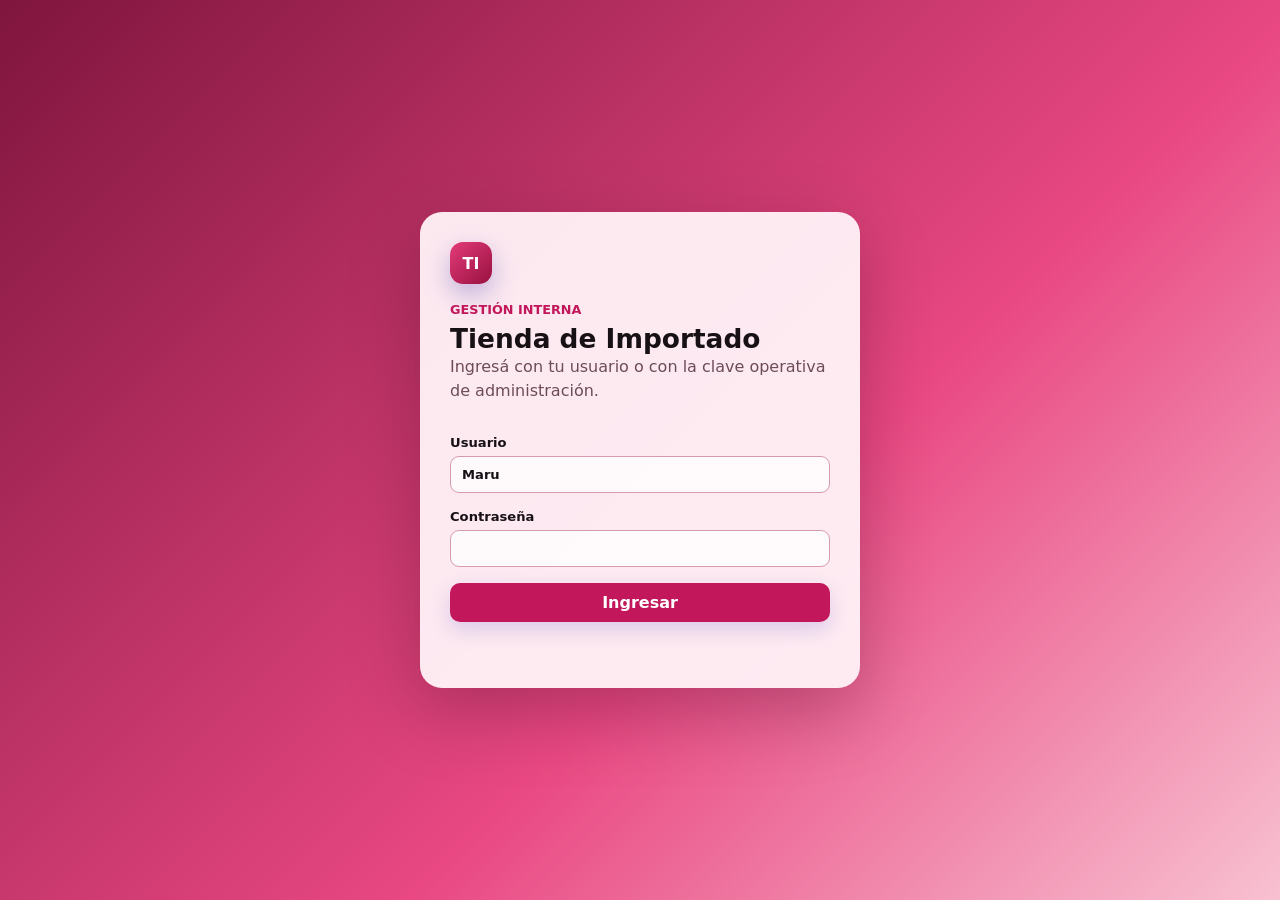
==== commit 99d7ecbe: "feat: conectar interfaz de gestion v1" ====
--- a/index.html
+++ b/index.html
@@ -10,7 +10,22 @@
   <link rel="stylesheet" href="./css/pages.css" />
 </head>
 <body>
-  <div class="app-shell">
+  <section class="auth-gate" id="authGate">
+    <form class="login-card" id="loginForm">
+      <div class="brand-mark login-mark">TI</div>
+      <div>
+        <div class="module-kicker">GESTIÓN INTERNA</div>
+        <h1>Tienda de Importado</h1>
+        <p>Ingresá con tu usuario o con la clave operativa de administración.</p>
+      </div>
+      <label>Usuario<input name="username" value="Maru" autocomplete="username" required /></label>
+      <label>Contraseña<input name="password" type="password" autocomplete="current-password" required /></label>
+      <button class="button button-primary" type="submit">Ingresar</button>
+      <p class="form-error" id="loginError"></p>
+    </form>
+  </section>
+
+  <div class="app-shell is-hidden" id="appShell">
     <aside class="sidebar" id="sidebar">
       <div class="brand-block">
         <div class="brand-mark">TI</div>
@@ -24,12 +39,13 @@
 
       <div class="sidebar-footer">
         <div class="user-mini">
-          <div class="avatar">M</div>
+          <div class="avatar" id="userAvatar">M</div>
           <div>
-            <strong>Maru</strong>
-            <span>Admin</span>
+            <strong id="userName">—</strong>
+            <span id="userRole">—</span>
           </div>
         </div>
+        <button class="logout-button" id="logoutButton" type="button">Cerrar sesión</button>
       </div>
     </aside>
 
@@ -41,8 +57,7 @@
           <h1 id="pageTitle">Dashboard</h1>
         </div>
         <div class="topbar-actions">
-          <button class="button button-ghost" type="button">Ayuda</button>
-          <button class="icon-button" type="button" aria-label="Notificaciones">○</button>
+          <span class="connection-state" id="connectionState">Conectando…</span>
         </div>
       </header>
 
@@ -54,6 +69,8 @@
   </div>
 
   <div class="mobile-backdrop" id="mobileBackdrop"></div>
+  <dialog class="app-dialog" id="appDialog"></dialog>
+  <div class="toast" id="toast" role="status"></div>
 
   <script type="module" src="./js/app.js"></script>
 </body>
--- a/css/base.css
+++ b/css/base.css
@@ -1,19 +1,19 @@
 :root {
-  --bg: #f5f6fa;
-  --surface: rgba(255, 255, 255, 0.94);
-  --surface-solid: #ffffff;
-  --surface-soft: #f8f9fc;
-  --text: #202331;
-  --muted: #73798c;
-  --line: #e4e7ef;
-  --primary: #6557c9;
-  --primary-strong: #4e42ac;
-  --primary-soft: #efedff;
+  --bg: #f6c3d2;
+  --surface: rgba(255, 239, 244, 0.93);
+  --surface-solid: #fff0f5;
+  --surface-soft: #fbd5e0;
+  --text: #171116;
+  --muted: #6d4c59;
+  --line: #d99aad;
+  --primary: #c2185b;
+  --primary-strong: #8e1244;
+  --primary-soft: #f7b8cc;
   --success: #2f9f72;
   --warning: #c58a2b;
   --danger: #c4515c;
-  --sidebar: #202332;
-  --sidebar-soft: #2a2e40;
+  --sidebar: #080708;
+  --sidebar-soft: #24171d;
   --sidebar-text: #f6f7fb;
   --sidebar-muted: #aeb4c7;
   --shadow-sm: 0 4px 14px rgba(31, 35, 48, 0.06);
@@ -41,6 +41,11 @@
 small, .small { font-size: .82rem; color: var(--muted); }
 .eyebrow { font-size: .76rem; text-transform: uppercase; letter-spacing: .09em; font-weight: 700; color: var(--muted); margin-bottom: 5px; }
 .mobile-only { display: none; }
+.is-hidden { display: none !important; }
+label { display: grid; gap: 6px; font-size: .82rem; font-weight: 750; }
+input, select, textarea { width: 100%; border: 1px solid var(--line); border-radius: 9px; padding: 10px 11px; color: var(--text); background: rgba(255,255,255,.75); }
+textarea { min-height: 86px; resize: vertical; }
+.form-error { color: var(--danger); min-height: 20px; margin: 0; }
 
 @media (max-width: 860px) {
   .mobile-only { display: inline-flex; }
--- a/css/layout.css
+++ b/css/layout.css
@@ -6,7 +6,7 @@
   position: fixed;
   inset: 0 auto 0 0;
   width: var(--sidebar-width);
-  background: linear-gradient(180deg, var(--sidebar) 0%, #191c28 100%);
+  background: linear-gradient(180deg, var(--sidebar) 0%, #140b10 100%);
   color: var(--sidebar-text);
   display: flex;
   flex-direction: column;
@@ -27,7 +27,7 @@
   width: 42px;
   height: 42px;
   border-radius: 13px;
-  background: linear-gradient(135deg, #7b70de, #5648bd);
+  background: linear-gradient(135deg, #e33b79, #991140);
   display: grid;
   place-items: center;
   font-weight: 800;
@@ -92,7 +92,7 @@
   width: 36px;
   height: 36px;
   border-radius: 50%;
-  background: #7b70de;
+  background: #c2185b;
   display: grid;
   place-items: center;
   font-weight: 800;
@@ -116,7 +116,7 @@
   gap: 14px;
   justify-content: space-between;
   padding: 0 28px;
-  background: rgba(245,246,250,.88);
+  background: rgba(246,195,210,.90);
   backdrop-filter: blur(14px);
   border-bottom: 1px solid rgba(228,231,239,.88);
 }
@@ -141,13 +141,19 @@
   bottom: 0;
   pointer-events: none;
   z-index: 0;
-  background-image: url("../assets/watermark.jpg");
+  background-image: url("../assets/chanel-chance-eau-tendre-sigrid-agren-by-jean-paul-goude.jpg");
   background-repeat: no-repeat;
   background-position: center;
   background-size: min(760px, 62vw) auto;
-  opacity: .075;
+  opacity: .10;
   filter: saturate(.85);
 }
+
+.auth-gate { min-height: 100vh; display: grid; place-items: center; padding: 20px; background: linear-gradient(135deg,#7f153d,#e94882 60%,#f8c1d1); }
+.login-card { width: min(440px,100%); display: grid; gap: 16px; padding: 30px; border-radius: 22px; background: rgba(255,241,246,.96); box-shadow: 0 24px 70px rgba(45,5,21,.28); }
+.login-mark { margin-bottom: 2px; color: white; }
+.logout-button { width: 100%; margin-top: 10px; border: 1px solid rgba(255,255,255,.14); background: transparent; color: var(--sidebar-muted); border-radius: 9px; padding: 8px; }
+.connection-state { font-size: .78rem; font-weight: 700; color: var(--muted); }
 
 .page-root {
   position: relative;
--- a/css/components.css
+++ b/css/components.css
@@ -181,6 +181,35 @@
   background: rgba(255,255,255,.70);
 }
 
+.toolbar { display:flex; gap:10px; align-items:end; flex-wrap:wrap; padding:14px 18px; }
+.toolbar label { min-width:180px; flex:1; }
+.status-zero { color: var(--danger); font-weight: 800; }
+.inline-actions { display:flex; gap:6px; flex-wrap:wrap; }
+.button-small { padding:6px 9px; font-size:.75rem; }
+.loading { padding:36px; text-align:center; color:var(--muted); }
+.app-dialog { width:min(760px,calc(100vw - 28px)); max-height:90vh; overflow:auto; padding:0; border:0; border-radius:18px; background:var(--surface-solid); box-shadow:0 30px 90px rgba(40,4,18,.35); }
+.app-dialog::backdrop { background:rgba(22,5,12,.56); backdrop-filter:blur(3px); }
+.dialog-form { display:grid; gap:14px; padding:22px; }
+.dialog-header { display:flex; align-items:start; justify-content:space-between; gap:12px; }
+.form-grid { display:grid; grid-template-columns:repeat(2,minmax(0,1fr)); gap:12px; }
+.form-grid .wide { grid-column:1/-1; }
+.check-label { display:flex; flex-direction:row; align-items:center; gap:8px; }
+.check-label input { width:auto; }
+.permission-editor { display:grid; grid-template-columns:repeat(2,minmax(0,1fr)); gap:10px; max-height:42vh; overflow:auto; padding:4px; }
+.permission-editor label { font-size:.85rem; }
+.dialog-actions { display:flex; justify-content:flex-end; gap:8px; }
+.line-items { display:grid; gap:8px; }
+.line-item { display:grid; grid-template-columns:minmax(220px,1fr) 90px 120px 40px; gap:8px; align-items:end; }
+.toast { position:fixed; right:20px; bottom:20px; z-index:100; max-width:360px; padding:12px 16px; border-radius:10px; color:white; background:#191016; box-shadow:var(--shadow-md); opacity:0; transform:translateY(12px); pointer-events:none; transition:.2s; }
+.toast.show { opacity:1; transform:translateY(0); }
+.toast.error { background:#92243c; }
+
+@media (max-width:720px) {
+  .form-grid { grid-template-columns:1fr; }
+  .permission-editor { grid-template-columns:1fr; }
+  .line-item { grid-template-columns:1fr 80px 100px 38px; }
+}
+
 @media (max-width: 1150px) {
   .grid-4 { grid-template-columns: repeat(2, minmax(0, 1fr)); }
 }
--- a/css/pages.css
+++ b/css/pages.css
@@ -2,8 +2,8 @@
   margin-bottom: 16px;
   padding: 20px;
   border-radius: var(--radius-lg);
-  background: linear-gradient(135deg, rgba(101,87,201,.12), rgba(255,255,255,.86));
-  border: 1px solid rgba(101,87,201,.15);
+  background: linear-gradient(135deg, rgba(194,24,91,.18), rgba(255,240,245,.90));
+  border: 1px solid rgba(142,18,68,.20);
 }
 
 .dashboard-hero h2 { font-size: 1.28rem; margin-bottom: 4px; }
@@ -41,5 +41,5 @@
 
 .permissions-preview .head {
   font-weight: 800;
-  background: #f5f6fa;
+  background: #f7c7d5;
 }
